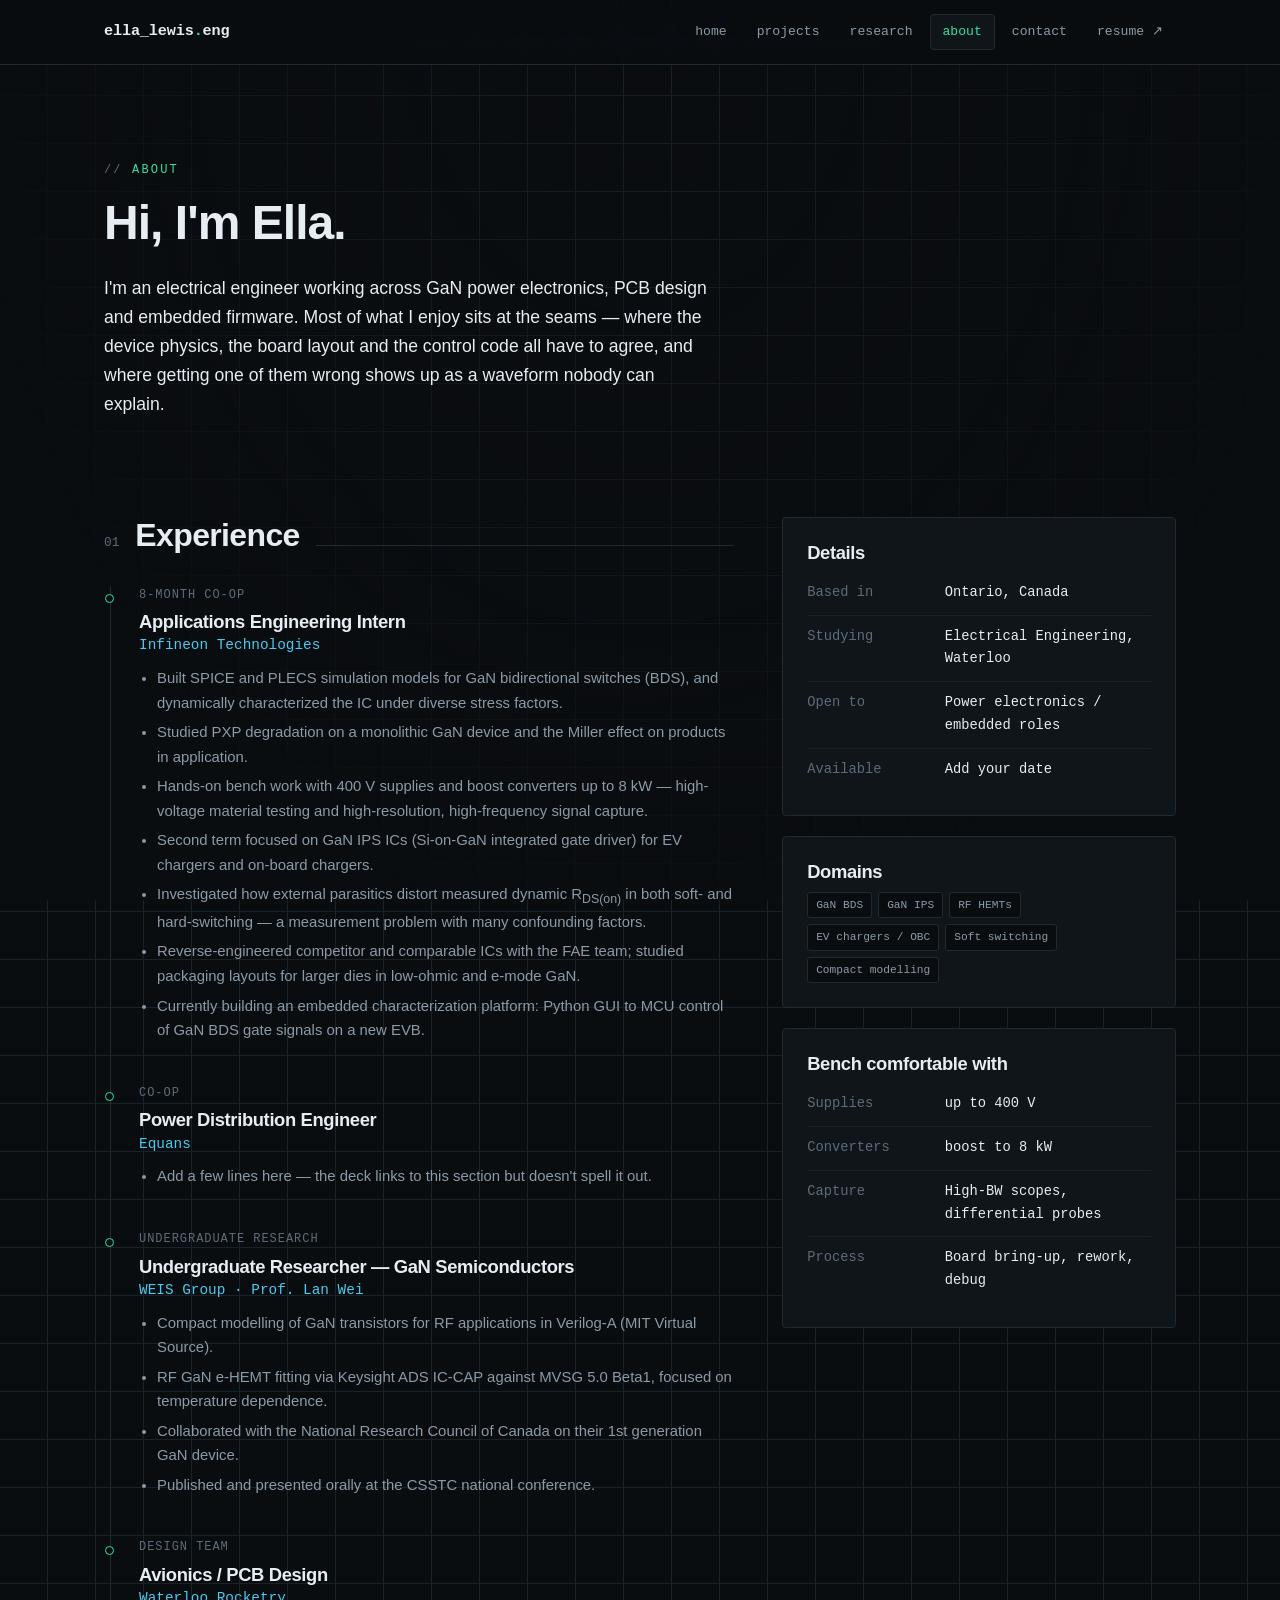
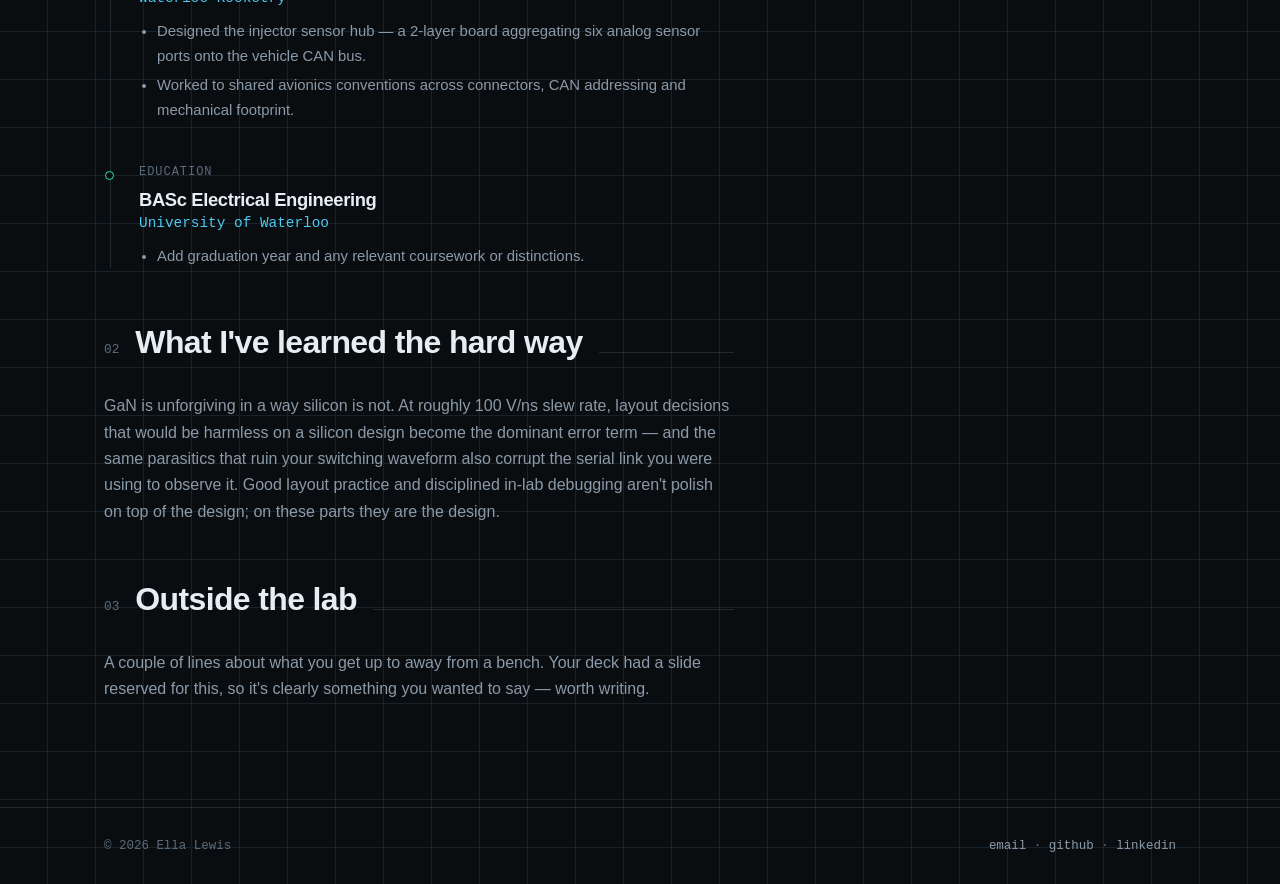
==== about.html @ 94e80123 "Portfolio site" ====
<!DOCTYPE html>
<html lang="en">
<head>
<meta charset="utf-8">
<meta name="viewport" content="width=device-width, initial-scale=1">
<title>About — Ella Lewis</title>
<link rel="stylesheet" href="style.css">
</head>
<body>

<header class="site-header">
  <nav class="nav">
    <a class="brand" href="index.html">ella_lewis<span class="dot">.</span>eng</a>
    <div class="nav-links">
      <a href="index.html">home</a>
      <a href="projects.html">projects</a>
      <a href="research.html">research</a>
      <a href="about.html" class="active">about</a>
      <a href="contact.html">contact</a>
      <a href="resume.pdf">resume ↗</a>
    </div>
  </nav>
</header>

<main class="wrap">

  <section class="hero" style="padding-bottom:32px">
    <span class="kicker">About</span>
    <h1 style="font-size:clamp(2rem,4.5vw,3rem)">Hi, I'm Ella.</h1>
    <p class="lead">
      I'm an electrical engineer working across GaN power electronics, PCB design and
      embedded firmware. Most of what I enjoy sits at the seams — where the device physics,
      the board layout and the control code all have to agree, and where getting one of
      them wrong shows up as a waveform nobody can explain.
    </p>
  </section>

  <section class="tight">
    <div class="cols">

      <div>
        <div class="section-head">
          <span class="idx">01</span><h2>Experience</h2><span class="rule"></span>
        </div>

        <div class="timeline">

          <div class="tl-item">
            <div class="when">8-MONTH CO-OP</div>
            <h3>Applications Engineering Intern</h3>
            <div class="where">Infineon Technologies</div>
            <ul>
              <li>Built SPICE and PLECS simulation models for GaN bidirectional switches (BDS), and dynamically characterized the IC under diverse stress factors.</li>
              <li>Studied PXP degradation on a monolithic GaN device and the Miller effect on products in application.</li>
              <li>Hands-on bench work with 400 V supplies and boost converters up to 8 kW — high-voltage material testing and high-resolution, high-frequency signal capture.</li>
              <li>Second term focused on GaN IPS ICs (Si-on-GaN integrated gate driver) for EV chargers and on-board chargers.</li>
              <li>Investigated how external parasitics distort measured dynamic R<sub>DS(on)</sub> in both soft- and hard-switching — a measurement problem with many confounding factors.</li>
              <li>Reverse-engineered competitor and comparable ICs with the FAE team; studied packaging layouts for larger dies in low-ohmic and e-mode GaN.</li>
              <li>Currently building an embedded characterization platform: Python GUI to MCU control of GaN BDS gate signals on a new EVB.</li>
            </ul>
          </div>

          <div class="tl-item">
            <div class="when">CO-OP</div>
            <h3>Power Distribution Engineer</h3>
            <div class="where">Equans</div>
            <ul>
              <li><!-- ADD: 2–3 bullets on what you did at Equans. This is the one section the deck doesn't cover in detail. --> Add a few lines here — the deck links to this section but doesn't spell it out.</li>
            </ul>
          </div>

          <div class="tl-item">
            <div class="when">UNDERGRADUATE RESEARCH</div>
            <h3>Undergraduate Researcher — GaN Semiconductors</h3>
            <div class="where">WEIS Group · Prof. Lan Wei</div>
            <ul>
              <li>Compact modelling of GaN transistors for RF applications in Verilog-A (MIT Virtual Source).</li>
              <li>RF GaN e-HEMT fitting via Keysight ADS IC-CAP against MVSG 5.0 Beta1, focused on temperature dependence.</li>
              <li>Collaborated with the National Research Council of Canada on their 1st generation GaN device.</li>
              <li>Published and presented orally at the CSSTC national conference.</li>
            </ul>
          </div>

          <div class="tl-item">
            <div class="when">DESIGN TEAM</div>
            <h3>Avionics / PCB Design</h3>
            <div class="where">Waterloo Rocketry</div>
            <ul>
              <li>Designed the injector sensor hub — a 2-layer board aggregating six analog sensor ports onto the vehicle CAN bus.</li>
              <li>Worked to shared avionics conventions across connectors, CAN addressing and mechanical footprint.</li>
            </ul>
          </div>

          <div class="tl-item">
            <div class="when">EDUCATION</div>
            <h3>BASc Electrical Engineering</h3>
            <div class="where">University of Waterloo</div>
            <ul>
              <li><!-- ADD: graduation year, any distinctions, relevant coursework -->Add graduation year and any relevant coursework or distinctions.</li>
            </ul>
          </div>

        </div>

        <div class="section-head" style="margin-top:56px">
          <span class="idx">02</span><h2>What I've learned the hard way</h2><span class="rule"></span>
        </div>
        <p>
          GaN is unforgiving in a way silicon is not. At roughly 100 V/ns slew rate, layout
          decisions that would be harmless on a silicon design become the dominant error
          term — and the same parasitics that ruin your switching waveform also corrupt the
          serial link you were using to observe it. Good layout practice and disciplined
          in-lab debugging aren't polish on top of the design; on these parts they are the
          design.
        </p>

        <div class="section-head" style="margin-top:56px">
          <span class="idx">03</span><h2>Outside the lab</h2><span class="rule"></span>
        </div>
        <p>
          <!-- ADD: your hobbies section — the deck promises this but doesn't fill it in. -->
          A couple of lines about what you get up to away from a bench. Your deck had a slide
          reserved for this, so it's clearly something you wanted to say — worth writing.
        </p>
      </div>

      <aside>
        <div class="panel" style="margin-bottom:20px">
          <h3 style="margin-top:0">Details</h3>
          <table class="spec-table">
            <tr><td>Based in</td><td>Ontario, Canada</td></tr>
            <tr><td>Studying</td><td>Electrical Engineering, Waterloo</td></tr>
            <tr><td>Open to</td><td>Power electronics / embedded roles</td></tr>
            <tr><td>Available</td><td>Add your date</td></tr>
          </table>
        </div>

        <div class="panel" style="margin-bottom:20px">
          <h3 style="margin-top:0">Domains</h3>
          <div class="tags">
            <span class="tag">GaN BDS</span><span class="tag">GaN IPS</span>
            <span class="tag">RF HEMTs</span><span class="tag">EV chargers / OBC</span>
            <span class="tag">Soft switching</span><span class="tag">Compact modelling</span>
          </div>
        </div>

        <div class="panel">
          <h3 style="margin-top:0">Bench comfortable with</h3>
          <table class="spec-table">
            <tr><td>Supplies</td><td>up to 400 V</td></tr>
            <tr><td>Converters</td><td>boost to 8 kW</td></tr>
            <tr><td>Capture</td><td>High-BW scopes, differential probes</td></tr>
            <tr><td>Process</td><td>Board bring-up, rework, debug</td></tr>
          </table>
        </div>
      </aside>

    </div>
  </section>

</main>

<footer class="site-footer">
  <div class="footer-inner">
    <span>© 2026 Ella Lewis</span>
    <span>
      <a href="mailto:elcslewis@gmail.com">email</a> ·
      <a href="https://github.com/ecslewis">github</a> ·
      <a href="#">linkedin</a>
    </span>
  </div>
</footer>

</body>
</html>
---- style.css ----
/* ==========================================================================
   Portfolio — shared stylesheet
   Edit the variables below to re-theme the whole site at once.
   ========================================================================== */

:root {
  --bg:        #0a0d10;
  --bg-panel:  #10151a;
  --bg-raised: #161d24;
  --line:      #1f2a33;
  --line-soft: #18222a;

  --fg:        #e6edf3;
  --fg-muted:  #8b9aa8;
  --fg-dim:    #5c6b7a;

  --accent:      #35e0a1;   /* signal green  */
  --accent-alt:  #4cc9f0;   /* probe cyan    */
  --accent-warn: #ffb703;   /* trace amber   */

  --mono: ui-monospace, "SF Mono", "JetBrains Mono", "Fira Code", Menlo, monospace;
  --sans: "Inter", -apple-system, BlinkMacSystemFont, "Segoe UI", Helvetica, Arial, sans-serif;

  --maxw: 1120px;
  --radius: 4px;
}

*, *::before, *::after { box-sizing: border-box; }

html { scroll-behavior: smooth; }

body {
  margin: 0;
  background: var(--bg);
  color: var(--fg);
  font-family: var(--sans);
  font-size: 16px;
  line-height: 1.65;
  -webkit-font-smoothing: antialiased;
  background-image:
    linear-gradient(var(--line-soft) 1px, transparent 1px),
    linear-gradient(90deg, var(--line-soft) 1px, transparent 1px);
  background-size: 48px 48px;
  background-position: -1px -1px;
}

/* subtle vignette so the grid fades at the edges */
body::before {
  content: "";
  position: fixed;
  inset: 0;
  pointer-events: none;
  background: radial-gradient(ellipse at 50% 0%, transparent 0%, var(--bg) 78%);
  z-index: 0;
}

.wrap { position: relative; z-index: 1; max-width: var(--maxw); margin: 0 auto; padding: 0 24px; }

a { color: var(--accent); text-decoration: none; }
a:hover { text-decoration: underline; }

/* ---------- type ---------- */

h1, h2, h3, h4 { line-height: 1.15; letter-spacing: -0.02em; margin: 0 0 0.5em; }
h1 { font-size: clamp(2.2rem, 5.5vw, 3.6rem); font-weight: 700; }
h2 { font-size: clamp(1.5rem, 3vw, 2rem); font-weight: 650; }
h3 { font-size: 1.15rem; font-weight: 600; }

p { margin: 0 0 1em; color: var(--fg-muted); }
p.lead { font-size: 1.1rem; color: var(--fg); max-width: 62ch; }

code, .mono { font-family: var(--mono); }

.kicker {
  font-family: var(--mono);
  font-size: 0.75rem;
  letter-spacing: 0.18em;
  text-transform: uppercase;
  color: var(--accent);
  display: block;
  margin-bottom: 0.9rem;
}
.kicker::before { content: "// "; color: var(--fg-dim); }

.section-head {
  display: flex;
  align-items: baseline;
  gap: 16px;
  margin: 0 0 32px;
}
.section-head h2 { margin: 0; white-space: nowrap; }
.section-head .rule { flex: 1; height: 1px; background: var(--line); }
.section-head .idx { font-family: var(--mono); font-size: 0.8rem; color: var(--fg-dim); }

/* ---------- header / nav ---------- */

.site-header {
  position: sticky;
  top: 0;
  z-index: 50;
  background: rgba(10, 13, 16, 0.82);
  backdrop-filter: blur(10px);
  border-bottom: 1px solid var(--line);
}
.nav {
  max-width: var(--maxw);
  margin: 0 auto;
  padding: 14px 24px;
  display: flex;
  align-items: center;
  justify-content: space-between;
  gap: 24px;
}
.brand {
  font-family: var(--mono);
  font-weight: 600;
  font-size: 0.95rem;
  color: var(--fg);
  letter-spacing: -0.01em;
}
.brand:hover { text-decoration: none; color: var(--accent); }
.brand .dot { color: var(--accent); }

.nav-links { display: flex; gap: 4px; align-items: center; flex-wrap: wrap; }
.nav-links a {
  font-family: var(--mono);
  font-size: 0.82rem;
  color: var(--fg-muted);
  padding: 6px 12px;
  border-radius: var(--radius);
  border: 1px solid transparent;
}
.nav-links a:hover { color: var(--fg); background: var(--bg-raised); text-decoration: none; }
.nav-links a.active { color: var(--accent); border-color: var(--line); background: var(--bg-panel); }

/* ---------- hero ---------- */

.hero { padding: 96px 0 72px; }
.hero h1 { max-width: 18ch; }
.hero h1 .hl {
  background: linear-gradient(180deg, transparent 62%, rgba(53, 224, 161, 0.22) 62%);
}
.hero p.lead { margin-top: 20px; }

.cursor {
  display: inline-block;
  width: 0.55ch;
  background: var(--accent);
  color: transparent;
  animation: blink 1.1s steps(1) infinite;
}
@keyframes blink { 50% { opacity: 0; } }

.btn-row { display: flex; gap: 12px; flex-wrap: wrap; margin-top: 32px; }
.btn {
  font-family: var(--mono);
  font-size: 0.85rem;
  padding: 11px 20px;
  border-radius: var(--radius);
  border: 1px solid var(--line);
  color: var(--fg);
  background: var(--bg-panel);
  transition: border-color 0.15s, color 0.15s, transform 0.15s;
}
.btn:hover { border-color: var(--accent); color: var(--accent); text-decoration: none; transform: translateY(-1px); }
.btn.primary { background: var(--accent); color: #06120d; border-color: var(--accent); font-weight: 600; }
.btn.primary:hover { color: #06120d; filter: brightness(1.08); }

/* ---------- spec strip ---------- */

.spec-strip {
  display: grid;
  grid-template-columns: repeat(auto-fit, minmax(160px, 1fr));
  border: 1px solid var(--line);
  border-radius: var(--radius);
  background: var(--bg-panel);
  overflow: hidden;
  margin: 8px 0 0;
}
.spec {
  padding: 18px 20px;
  border-right: 1px solid var(--line);
}
.spec:last-child { border-right: none; }
.spec .k { font-family: var(--mono); font-size: 0.68rem; letter-spacing: 0.14em; text-transform: uppercase; color: var(--fg-dim); }
.spec .v { font-family: var(--mono); font-size: 1.05rem; color: var(--accent-alt); margin-top: 4px; }

/* ---------- sections ---------- */

section { padding: 72px 0; }
section.tight { padding: 48px 0; }

/* ---------- project cards ---------- */

.grid {
  display: grid;
  grid-template-columns: repeat(auto-fill, minmax(320px, 1fr));
  gap: 20px;
}

.card {
  position: relative;
  display: flex;
  flex-direction: column;
  background: var(--bg-panel);
  border: 1px solid var(--line);
  border-radius: var(--radius);
  padding: 24px;
  transition: border-color 0.18s, transform 0.18s, background 0.18s;
  overflow: hidden;
}
.card::after {
  content: "";
  position: absolute;
  top: 0; left: 0;
  width: 100%;
  height: 2px;
  background: linear-gradient(90deg, var(--accent), var(--accent-alt));
  transform: scaleX(0);
  transform-origin: left;
  transition: transform 0.25s ease;
}
.card:hover { border-color: #2c3a46; transform: translateY(-2px); background: var(--bg-raised); }
.card:hover::after { transform: scaleX(1); }
.card a.stretch::after { content: ""; position: absolute; inset: 0; }

.card .card-top {
  display: flex;
  justify-content: space-between;
  align-items: center;
  font-family: var(--mono);
  font-size: 0.7rem;
  letter-spacing: 0.12em;
  text-transform: uppercase;
  color: var(--fg-dim);
  margin-bottom: 14px;
}
.card h3 { margin: 0 0 8px; }
.card h3 a { color: var(--fg); }
.card h3 a:hover { color: var(--accent); text-decoration: none; }
.card p { font-size: 0.92rem; margin-bottom: 16px; }
.card .card-foot { margin-top: auto; }

.status {
  display: inline-flex;
  align-items: center;
  gap: 6px;
}
.status::before {
  content: "";
  width: 6px; height: 6px;
  border-radius: 50%;
  background: var(--accent);
  box-shadow: 0 0 8px var(--accent);
}
.status.wip::before { background: var(--accent-warn); box-shadow: 0 0 8px var(--accent-warn); }
.status.archived::before { background: var(--fg-dim); box-shadow: none; }

.tags { display: flex; flex-wrap: wrap; gap: 6px; }
.tag {
  font-family: var(--mono);
  font-size: 0.7rem;
  padding: 3px 8px;
  border: 1px solid var(--line);
  border-radius: 3px;
  color: var(--fg-muted);
  background: var(--bg);
}

/* ---------- filter bar ---------- */

.filters { display: flex; gap: 8px; flex-wrap: wrap; margin-bottom: 28px; }
.filter {
  font-family: var(--mono);
  font-size: 0.78rem;
  padding: 6px 14px;
  border: 1px solid var(--line);
  border-radius: var(--radius);
  background: var(--bg-panel);
  color: var(--fg-muted);
  cursor: pointer;
  transition: all 0.15s;
}
.filter:hover { color: var(--fg); border-color: #2c3a46; }
.filter.active { color: var(--accent); border-color: var(--accent); background: rgba(53, 224, 161, 0.07); }

/* ---------- tables / spec lists ---------- */

.spec-table { width: 100%; border-collapse: collapse; font-family: var(--mono); font-size: 0.86rem; }
.spec-table td { padding: 10px 0; border-bottom: 1px solid var(--line-soft); vertical-align: top; }
.spec-table td:first-child { color: var(--fg-dim); width: 40%; white-space: nowrap; padding-right: 20px; }
.spec-table td:last-child { color: var(--fg); }
.spec-table tr:last-child td { border-bottom: none; }

/* ---------- two column ---------- */

.cols { display: grid; grid-template-columns: 1.6fr 1fr; gap: 48px; align-items: start; }
@media (max-width: 820px) { .cols { grid-template-columns: 1fr; gap: 32px; } }

.panel {
  background: var(--bg-panel);
  border: 1px solid var(--line);
  border-radius: var(--radius);
  padding: 24px;
}

/* ---------- timeline ---------- */

.timeline { border-left: 1px solid var(--line); padding-left: 28px; margin-left: 6px; }
.tl-item { position: relative; padding-bottom: 36px; }
.tl-item:last-child { padding-bottom: 0; }
.tl-item::before {
  content: "";
  position: absolute;
  left: -34px;
  top: 8px;
  width: 9px; height: 9px;
  border-radius: 50%;
  background: var(--bg);
  border: 1px solid var(--accent);
}
.tl-item .when { font-family: var(--mono); font-size: 0.75rem; color: var(--fg-dim); letter-spacing: 0.08em; }
.tl-item h3 { margin: 6px 0 2px; }
.tl-item .where { font-size: 0.9rem; color: var(--accent-alt); font-family: var(--mono); margin-bottom: 8px; }
.tl-item ul { margin: 8px 0 0; padding-left: 18px; color: var(--fg-muted); font-size: 0.93rem; }
.tl-item li { margin-bottom: 5px; }

/* ---------- skill blocks ---------- */

.skill-group { margin-bottom: 24px; }
.skill-group h4 {
  font-family: var(--mono);
  font-size: 0.72rem;
  letter-spacing: 0.14em;
  text-transform: uppercase;
  color: var(--fg-dim);
  margin: 0 0 10px;
}

/* ---------- contact ---------- */

.contact-list { list-style: none; padding: 0; margin: 0; }
.contact-list li { border-bottom: 1px solid var(--line-soft); }
.contact-list li:last-child { border-bottom: none; }
.contact-list a {
  display: flex;
  justify-content: space-between;
  align-items: center;
  gap: 16px;
  padding: 16px 4px;
  font-family: var(--mono);
  font-size: 0.9rem;
  color: var(--fg);
}
.contact-list a:hover { color: var(--accent); text-decoration: none; padding-left: 10px; transition: padding 0.15s; }
.contact-list .label { color: var(--fg-dim); font-size: 0.72rem; letter-spacing: 0.14em; text-transform: uppercase; }

form label {
  display: block;
  font-family: var(--mono);
  font-size: 0.72rem;
  letter-spacing: 0.12em;
  text-transform: uppercase;
  color: var(--fg-dim);
  margin: 0 0 6px;
}
form input, form textarea {
  width: 100%;
  background: var(--bg);
  border: 1px solid var(--line);
  border-radius: var(--radius);
  color: var(--fg);
  font-family: var(--sans);
  font-size: 0.95rem;
  padding: 11px 13px;
  margin-bottom: 18px;
}
form input:focus, form textarea:focus { outline: none; border-color: var(--accent); }
form textarea { resize: vertical; min-height: 130px; }

/* ---------- back link ---------- */

.back {
  font-family: var(--mono);
  font-size: 0.8rem;
  color: var(--fg-muted);
  display: inline-block;
  margin-bottom: 24px;
}
.back:hover { color: var(--accent); text-decoration: none; }

/* ---------- footer ---------- */

.site-footer {
  border-top: 1px solid var(--line);
  margin-top: 40px;
  padding: 28px 0;
  position: relative;
  z-index: 1;
}
.footer-inner {
  max-width: var(--maxw);
  margin: 0 auto;
  padding: 0 24px;
  display: flex;
  justify-content: space-between;
  gap: 16px;
  flex-wrap: wrap;
  font-family: var(--mono);
  font-size: 0.78rem;
  color: var(--fg-dim);
}
.footer-inner a { color: var(--fg-muted); }

/* ---------- images / figures ---------- */

.shot {
  display: block;
  width: 100%;
  border: 1px solid var(--line);
  border-radius: var(--radius);
  background: var(--bg-panel);
  overflow: hidden;
}
.shot img { display: block; width: 100%; height: auto; }
.shot.pad img { padding: 10px; background: #fff; }

figure { margin: 0 0 24px; }
figcaption {
  font-family: var(--mono);
  font-size: 0.74rem;
  color: var(--fg-dim);
  margin-top: 8px;
  letter-spacing: 0.03em;
}

.shot-grid {
  display: grid;
  grid-template-columns: repeat(auto-fit, minmax(220px, 1fr));
  gap: 16px;
  margin-bottom: 24px;
}

/* card thumbnails */
.card-media {
  margin: -24px -24px 18px;
  border-bottom: 1px solid var(--line);
  aspect-ratio: 16 / 10;
  overflow: hidden;
  background: #0d1216;
}
.card-media img {
  width: 100%; height: 100%;
  object-fit: cover;
  display: block;
  transition: transform 0.4s ease, filter 0.3s ease;
  filter: saturate(0.9) brightness(0.92);
}
.card:hover .card-media img { transform: scale(1.03); filter: saturate(1.05) brightness(1); }

/* hero collage on home page */
.hero-figure {
  border: 1px solid var(--line);
  border-radius: var(--radius);
  overflow: hidden;
  background: var(--bg-panel);
}
.hero-figure img { display: block; width: 100%; height: auto; }

.hero-cols {
  display: grid;
  grid-template-columns: 1.25fr 0.85fr;
  gap: 48px;
  align-items: center;
}
@media (max-width: 860px) {
  .hero-cols { grid-template-columns: 1fr; gap: 32px; }
  .hero-cols .hero-figure { max-width: 420px; }
}

/* ---------- misc ---------- */

.note {
  font-family: var(--mono);
  font-size: 0.78rem;
  color: var(--fg-dim);
  border-left: 2px solid var(--accent-warn);
  padding-left: 12px;
  margin: 24px 0;
}

.hidden { display: none !important; }

@media (max-width: 600px) {
  .hero { padding: 64px 0 48px; }
  section { padding: 56px 0; }
  .nav { flex-direction: column; align-items: flex-start; gap: 12px; }
}
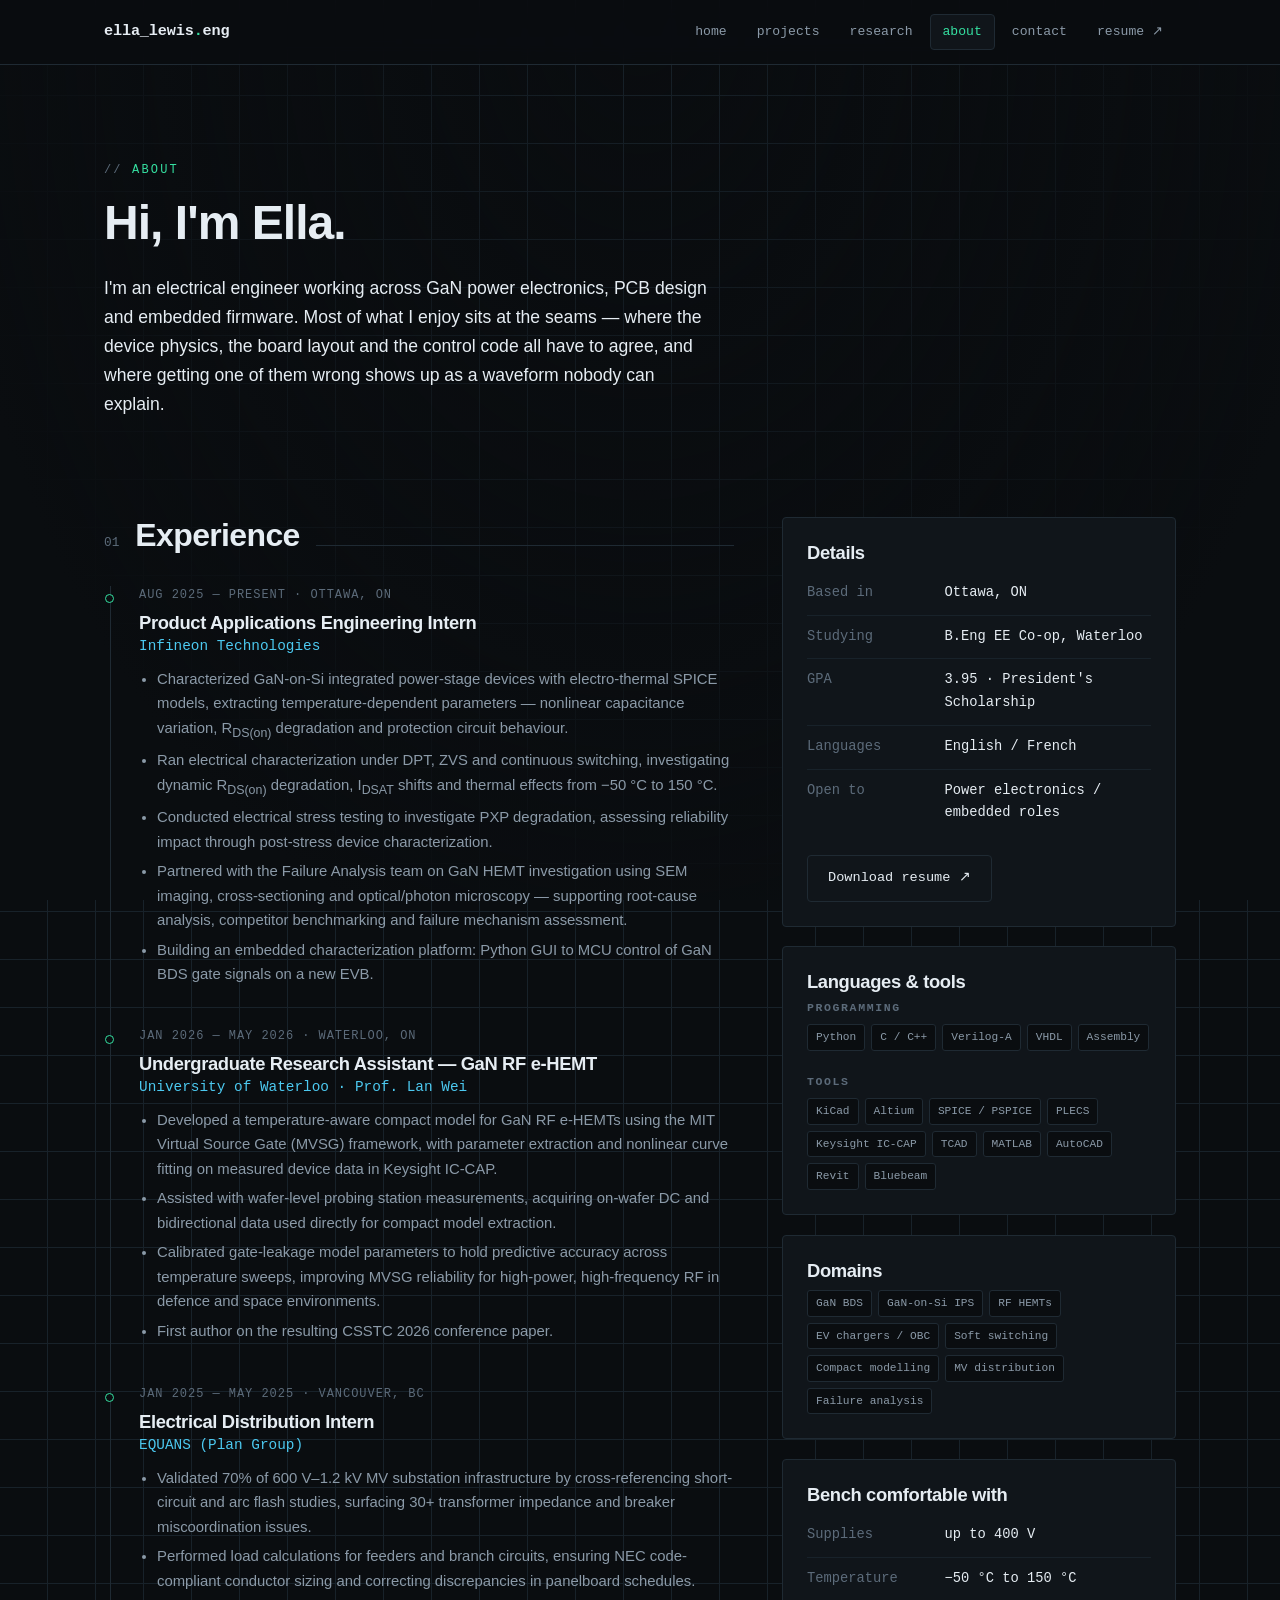
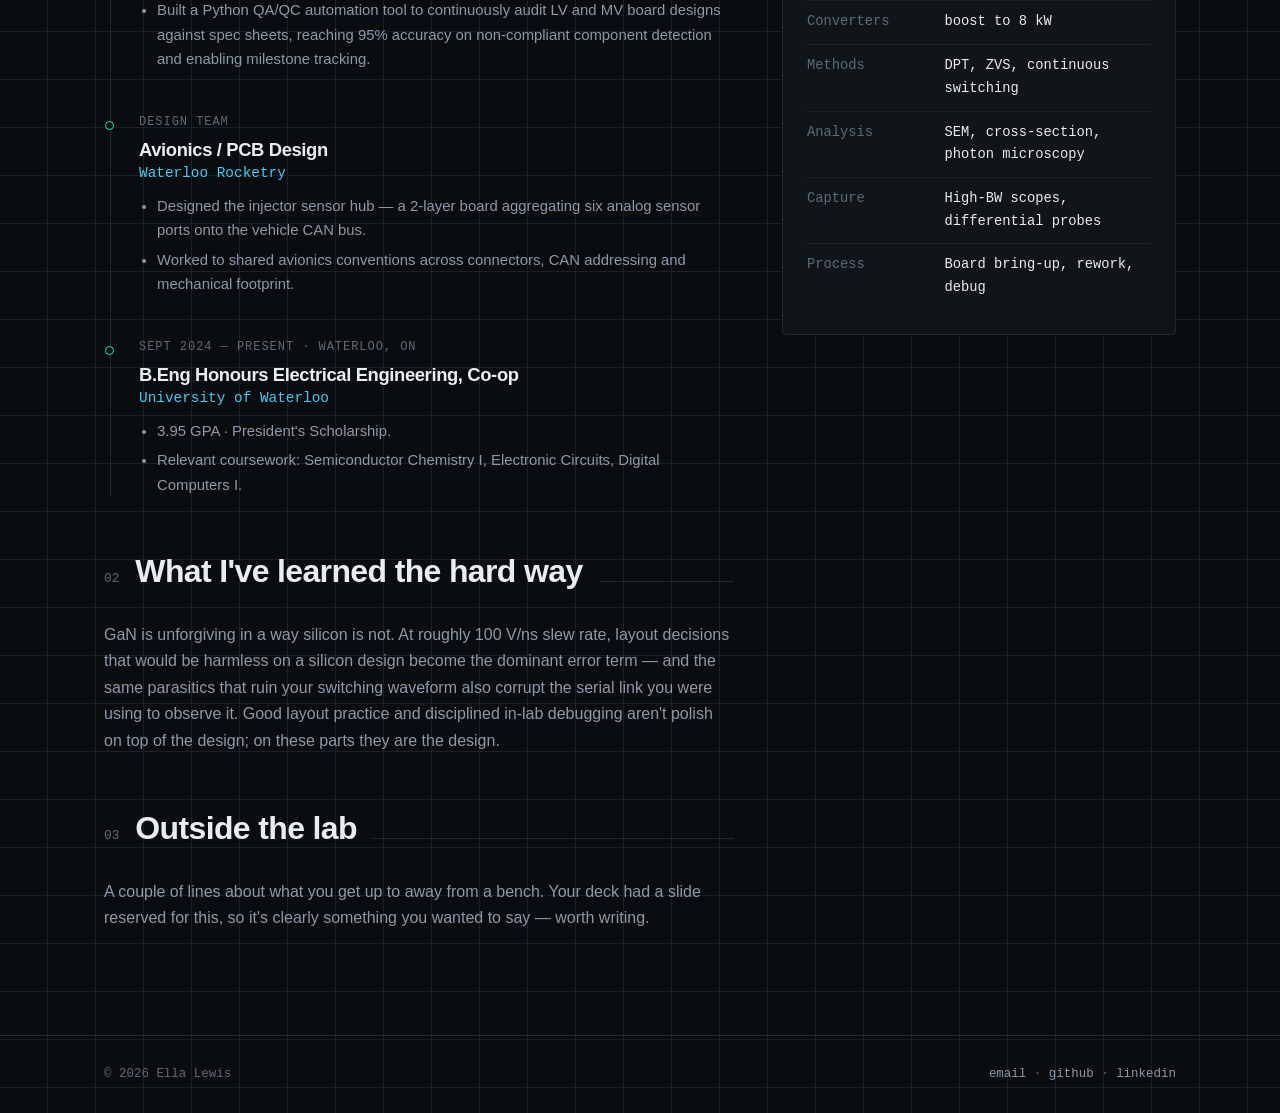
==== commit 73702579: "Update site" ====
--- a/about.html
+++ b/about.html
@@ -5,6 +5,13 @@
 <meta name="viewport" content="width=device-width, initial-scale=1">
 <title>About — Ella Lewis</title>
 <link rel="stylesheet" href="style.css">
+<noscript><style>
+  /* JavaScript off: show everything immediately, no animation */
+  .reveal{opacity:1!important;transform:none!important;filter:none!important}
+  .spec-strip .spec{opacity:1!important;transform:none!important}
+  .section-head .rule{transform:scaleX(1)!important}
+  .timeline .tl-item::before{transform:scale(1)!important}
+</style></noscript>
 </head>
 <body>
 
@@ -46,38 +53,38 @@
         <div class="timeline">
 
           <div class="tl-item">
-            <div class="when">8-MONTH CO-OP</div>
-            <h3>Applications Engineering Intern</h3>
+            <div class="when">AUG 2025 — PRESENT · OTTAWA, ON</div>
+            <h3>Product Applications Engineering Intern</h3>
             <div class="where">Infineon Technologies</div>
             <ul>
-              <li>Built SPICE and PLECS simulation models for GaN bidirectional switches (BDS), and dynamically characterized the IC under diverse stress factors.</li>
-              <li>Studied PXP degradation on a monolithic GaN device and the Miller effect on products in application.</li>
-              <li>Hands-on bench work with 400 V supplies and boost converters up to 8 kW — high-voltage material testing and high-resolution, high-frequency signal capture.</li>
-              <li>Second term focused on GaN IPS ICs (Si-on-GaN integrated gate driver) for EV chargers and on-board chargers.</li>
-              <li>Investigated how external parasitics distort measured dynamic R<sub>DS(on)</sub> in both soft- and hard-switching — a measurement problem with many confounding factors.</li>
-              <li>Reverse-engineered competitor and comparable ICs with the FAE team; studied packaging layouts for larger dies in low-ohmic and e-mode GaN.</li>
-              <li>Currently building an embedded characterization platform: Python GUI to MCU control of GaN BDS gate signals on a new EVB.</li>
-            </ul>
-          </div>
-
-          <div class="tl-item">
-            <div class="when">CO-OP</div>
-            <h3>Power Distribution Engineer</h3>
-            <div class="where">Equans</div>
-            <ul>
-              <li><!-- ADD: 2–3 bullets on what you did at Equans. This is the one section the deck doesn't cover in detail. --> Add a few lines here — the deck links to this section but doesn't spell it out.</li>
-            </ul>
-          </div>
-
-          <div class="tl-item">
-            <div class="when">UNDERGRADUATE RESEARCH</div>
-            <h3>Undergraduate Researcher — GaN Semiconductors</h3>
-            <div class="where">WEIS Group · Prof. Lan Wei</div>
-            <ul>
-              <li>Compact modelling of GaN transistors for RF applications in Verilog-A (MIT Virtual Source).</li>
-              <li>RF GaN e-HEMT fitting via Keysight ADS IC-CAP against MVSG 5.0 Beta1, focused on temperature dependence.</li>
-              <li>Collaborated with the National Research Council of Canada on their 1st generation GaN device.</li>
-              <li>Published and presented orally at the CSSTC national conference.</li>
+              <li>Characterized GaN-on-Si integrated power-stage devices with electro-thermal SPICE models, extracting temperature-dependent parameters — nonlinear capacitance variation, R<sub>DS(on)</sub> degradation and protection circuit behaviour.</li>
+              <li>Ran electrical characterization under DPT, ZVS and continuous switching, investigating dynamic R<sub>DS(on)</sub> degradation, I<sub>DSAT</sub> shifts and thermal effects from &minus;50&nbsp;°C to 150&nbsp;°C.</li>
+              <li>Conducted electrical stress testing to investigate PXP degradation, assessing reliability impact through post-stress device characterization.</li>
+              <li>Partnered with the Failure Analysis team on GaN HEMT investigation using SEM imaging, cross-sectioning and optical/photon microscopy — supporting root-cause analysis, competitor benchmarking and failure mechanism assessment.</li>
+              <li>Building an embedded characterization platform: Python GUI to MCU control of GaN BDS gate signals on a new EVB.</li>
+            </ul>
+          </div>
+
+          <div class="tl-item">
+            <div class="when">JAN 2026 — MAY 2026 · WATERLOO, ON</div>
+            <h3>Undergraduate Research Assistant — GaN RF e-HEMT</h3>
+            <div class="where">University of Waterloo · Prof. Lan Wei</div>
+            <ul>
+              <li>Developed a temperature-aware compact model for GaN RF e-HEMTs using the MIT Virtual Source Gate (MVSG) framework, with parameter extraction and nonlinear curve fitting on measured device data in Keysight IC-CAP.</li>
+              <li>Assisted with wafer-level probing station measurements, acquiring on-wafer DC and bidirectional data used directly for compact model extraction.</li>
+              <li>Calibrated gate-leakage model parameters to hold predictive accuracy across temperature sweeps, improving MVSG reliability for high-power, high-frequency RF in defence and space environments.</li>
+              <li>First author on the resulting CSSTC 2026 conference paper.</li>
+            </ul>
+          </div>
+
+          <div class="tl-item">
+            <div class="when">JAN 2025 — MAY 2025 · VANCOUVER, BC</div>
+            <h3>Electrical Distribution Intern</h3>
+            <div class="where">EQUANS (Plan Group)</div>
+            <ul>
+              <li>Validated 70% of 600&nbsp;V–1.2&nbsp;kV MV substation infrastructure by cross-referencing short-circuit and arc flash studies, surfacing 30+ transformer impedance and breaker miscoordination issues.</li>
+              <li>Performed load calculations for feeders and branch circuits, ensuring NEC code-compliant conductor sizing and correcting discrepancies in panelboard schedules.</li>
+              <li>Built a Python QA/QC automation tool to continuously audit LV and MV board designs against spec sheets, reaching 95% accuracy on non-compliant component detection and enabling milestone tracking.</li>
             </ul>
           </div>
 
@@ -92,11 +99,12 @@
           </div>
 
           <div class="tl-item">
-            <div class="when">EDUCATION</div>
-            <h3>BASc Electrical Engineering</h3>
+            <div class="when">SEPT 2024 — PRESENT · WATERLOO, ON</div>
+            <h3>B.Eng Honours Electrical Engineering, Co-op</h3>
             <div class="where">University of Waterloo</div>
             <ul>
-              <li><!-- ADD: graduation year, any distinctions, relevant coursework -->Add graduation year and any relevant coursework or distinctions.</li>
+              <li>3.95 GPA · President's Scholarship.</li>
+              <li>Relevant coursework: Semiconductor Chemistry I, Electronic Circuits, Digital Computers I.</li>
             </ul>
           </div>
 
@@ -128,19 +136,45 @@
         <div class="panel" style="margin-bottom:20px">
           <h3 style="margin-top:0">Details</h3>
           <table class="spec-table">
-            <tr><td>Based in</td><td>Ontario, Canada</td></tr>
-            <tr><td>Studying</td><td>Electrical Engineering, Waterloo</td></tr>
+            <tr><td>Based in</td><td>Ottawa, ON</td></tr>
+            <tr><td>Studying</td><td>B.Eng EE Co-op, Waterloo</td></tr>
+            <tr><td>GPA</td><td>3.95 · President's Scholarship</td></tr>
+            <tr><td>Languages</td><td>English / French</td></tr>
             <tr><td>Open to</td><td>Power electronics / embedded roles</td></tr>
-            <tr><td>Available</td><td>Add your date</td></tr>
           </table>
+          <div class="btn-row" style="margin-top:20px">
+            <a class="btn" href="resume.pdf">Download resume ↗</a>
+          </div>
+        </div>
+
+        <div class="panel" style="margin-bottom:20px">
+          <h3 style="margin-top:0">Languages &amp; tools</h3>
+          <div class="skill-group">
+            <h4>Programming</h4>
+            <div class="tags">
+              <span class="tag">Python</span><span class="tag">C / C++</span>
+              <span class="tag">Verilog-A</span><span class="tag">VHDL</span><span class="tag">Assembly</span>
+            </div>
+          </div>
+          <div class="skill-group" style="margin-bottom:0">
+            <h4>Tools</h4>
+            <div class="tags">
+              <span class="tag">KiCad</span><span class="tag">Altium</span>
+              <span class="tag">SPICE / PSPICE</span><span class="tag">PLECS</span>
+              <span class="tag">Keysight IC-CAP</span><span class="tag">TCAD</span>
+              <span class="tag">MATLAB</span><span class="tag">AutoCAD</span>
+              <span class="tag">Revit</span><span class="tag">Bluebeam</span>
+            </div>
+          </div>
         </div>
 
         <div class="panel" style="margin-bottom:20px">
           <h3 style="margin-top:0">Domains</h3>
           <div class="tags">
-            <span class="tag">GaN BDS</span><span class="tag">GaN IPS</span>
+            <span class="tag">GaN BDS</span><span class="tag">GaN-on-Si IPS</span>
             <span class="tag">RF HEMTs</span><span class="tag">EV chargers / OBC</span>
             <span class="tag">Soft switching</span><span class="tag">Compact modelling</span>
+            <span class="tag">MV distribution</span><span class="tag">Failure analysis</span>
           </div>
         </div>
 
@@ -148,7 +182,10 @@
           <h3 style="margin-top:0">Bench comfortable with</h3>
           <table class="spec-table">
             <tr><td>Supplies</td><td>up to 400 V</td></tr>
+            <tr><td>Temperature</td><td>&minus;50 °C to 150 °C</td></tr>
             <tr><td>Converters</td><td>boost to 8 kW</td></tr>
+            <tr><td>Methods</td><td>DPT, ZVS, continuous switching</td></tr>
+            <tr><td>Analysis</td><td>SEM, cross-section, photon microscopy</td></tr>
             <tr><td>Capture</td><td>High-BW scopes, differential probes</td></tr>
             <tr><td>Process</td><td>Board bring-up, rework, debug</td></tr>
           </table>
@@ -171,5 +208,7 @@
   </div>
 </footer>
 
+<script src="scroll.js" defer></script>
+
 </body>
 </html>
--- a/style.css
+++ b/style.css
@@ -23,6 +23,11 @@
 
   --maxw: 1120px;
   --radius: 4px;
+
+  /* --- scroll animation: dial the whole site's motion from here --- */
+  --reveal-travel:   44px;                              /* how far things rise */
+  --reveal-duration: 900ms;                             /* how long they take  */
+  --reveal-ease:     cubic-bezier(0.16, 0.84, 0.28, 1); /* Apple-ish easing    */
 }
 
 *, *::before, *::after { box-sizing: border-box; }
@@ -491,6 +496,110 @@
 
 .hidden { display: none !important; }
 
+/* ==========================================================================
+   SCROLL ANIMATION
+   Classes below are applied by scroll.js — no HTML markup needed.
+   ========================================================================== */
+
+/* --- scroll progress bar, sits under the sticky header --- */
+.scroll-progress {
+  position: fixed;
+  top: 0;
+  left: 0;
+  height: 2px;
+  width: 100%;
+  z-index: 60;
+  background: linear-gradient(90deg, var(--accent), var(--accent-alt));
+  transform: scaleX(0);
+  transform-origin: left;
+  will-change: transform;
+  pointer-events: none;
+}
+
+/* --- base reveal state --- */
+.reveal {
+  opacity: 0;
+  will-change: transform, opacity;
+  transition:
+    opacity   var(--reveal-duration) var(--reveal-ease),
+    transform var(--reveal-duration) var(--reveal-ease),
+    filter    var(--reveal-duration) var(--reveal-ease);
+}
+
+.reveal--rise  { transform: translate3d(0, var(--reveal-travel), 0); }
+.reveal--sweep { transform: translate3d(-28px, calc(var(--reveal-travel) * 0.5), 0); }
+.reveal--zoom  {
+  transform: translate3d(0, calc(var(--reveal-travel) * 0.7), 0) scale(0.955);
+  filter: blur(6px);
+}
+
+.reveal.is-visible {
+  opacity: 1;
+  transform: translate3d(0, 0, 0) scale(1);
+  filter: blur(0);
+}
+
+/* --- section headers: the rule line draws itself out --- */
+.section-head .rule {
+  transform: scaleX(0);
+  transform-origin: left;
+  transition: transform 1100ms var(--reveal-ease) 180ms;
+}
+.section-head.is-visible .rule { transform: scaleX(1); }
+
+/* --- spec strip: cells arrive left to right --- */
+.spec-strip .spec {
+  opacity: 0;
+  transform: translate3d(0, 18px, 0);
+  transition: opacity 700ms var(--reveal-ease), transform 700ms var(--reveal-ease);
+}
+.spec-strip.is-visible .spec { opacity: 1; transform: none; }
+.spec-strip.is-visible .spec:nth-child(1) { transition-delay:  60ms; }
+.spec-strip.is-visible .spec:nth-child(2) { transition-delay: 160ms; }
+.spec-strip.is-visible .spec:nth-child(3) { transition-delay: 260ms; }
+.spec-strip.is-visible .spec:nth-child(4) { transition-delay: 360ms; }
+
+/* --- timeline: the dot pops after the item lands --- */
+.timeline .tl-item::before {
+  transform: scale(0);
+  transition: transform 520ms cubic-bezier(0.34, 1.7, 0.5, 1) 260ms;
+}
+.timeline .tl-item.is-visible::before { transform: scale(1); }
+
+/* --- figure images drift within their frame (parallax, set by JS) --- */
+figure .shot:not(.pad) img,
+.card-media img {
+  --drift: 0px;
+  transform: translate3d(0, var(--drift), 0) scale(1.05);
+}
+figure .shot:not(.pad) { overflow: hidden; }
+/* schematics sit on white with padding — never crop or drift those */
+figure .shot.pad img { transform: none !important; }
+/* keep the card hover zoom working on top of the drift */
+.card:hover .card-media img { transform: translate3d(0, var(--drift), 0) scale(1.09); }
+
+/* --- hero image parallax is driven inline by JS; give it a starting scale --- */
+.hero-figure img { transform: scale(1.06); will-change: transform; }
+.hero-figure { overflow: hidden; }
+
+/* --- respect the user's motion setting --- */
+@media (prefers-reduced-motion: reduce) {
+  .reveal,
+  .reveal.is-visible,
+  .spec-strip .spec,
+  .timeline .tl-item::before,
+  .section-head .rule {
+    opacity: 1 !important;
+    transform: none !important;
+    filter: none !important;
+    transition: none !important;
+  }
+  .section-head .rule { transform: scaleX(1) !important; }
+  figure .shot img, .card-media img, .hero-figure img { transform: none !important; }
+  .scroll-progress { display: none; }
+  html { scroll-behavior: auto; }
+}
+
 @media (max-width: 600px) {
   .hero { padding: 64px 0 48px; }
   section { padding: 56px 0; }
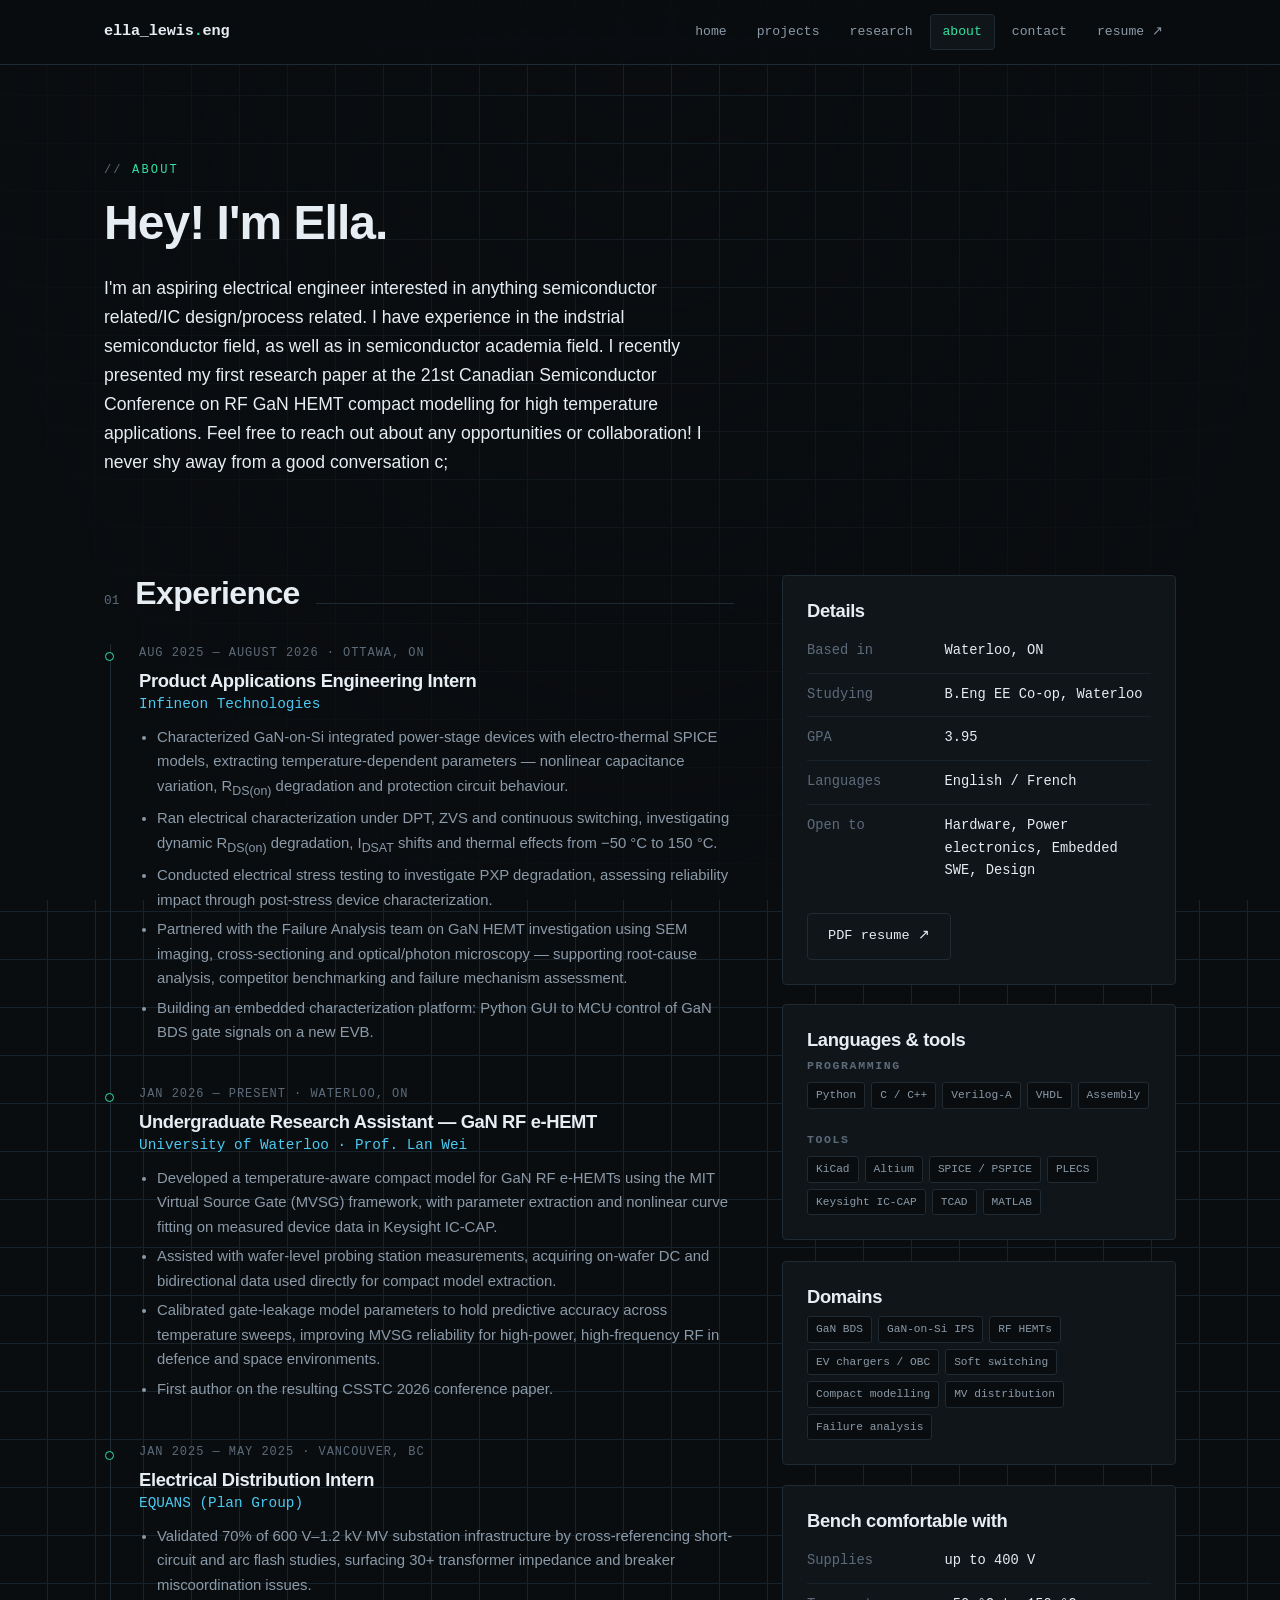
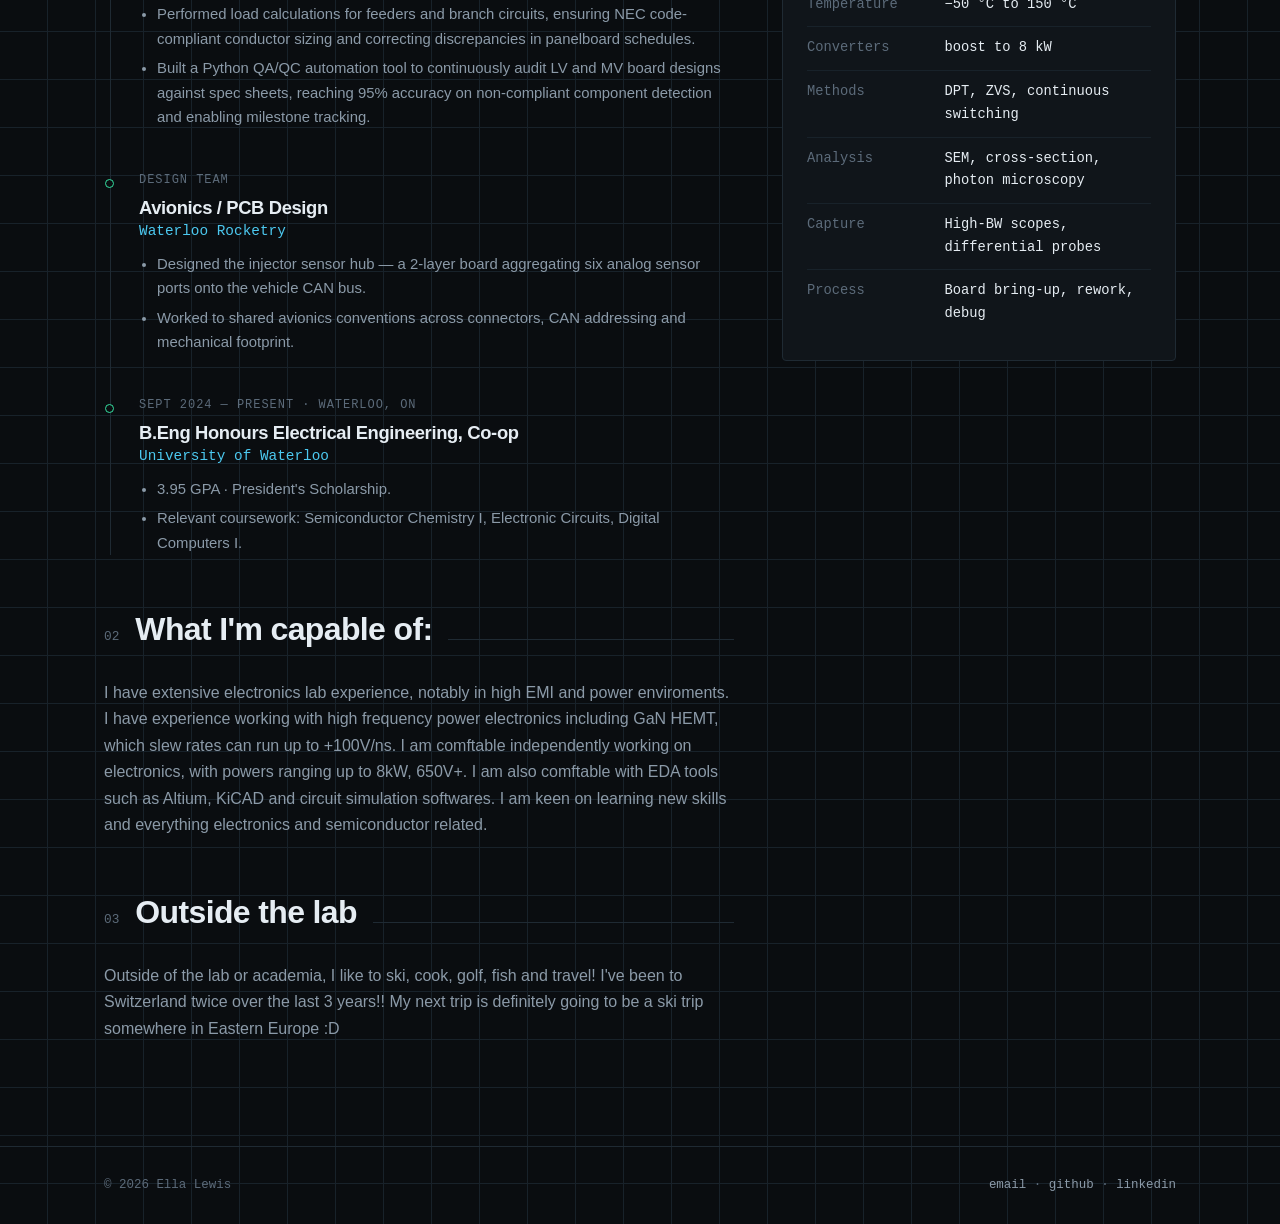
==== commit 51baf311: "add about" ====
--- a/about.html
+++ b/about.html
@@ -33,12 +33,10 @@
 
   <section class="hero" style="padding-bottom:32px">
     <span class="kicker">About</span>
-    <h1 style="font-size:clamp(2rem,4.5vw,3rem)">Hi, I'm Ella.</h1>
+    <h1 style="font-size:clamp(2rem,4.5vw,3rem)">Hey! I'm Ella.</h1> <!--make this translate many languages like Nihao, Hola, Bonjour, Hi-->
     <p class="lead">
-      I'm an electrical engineer working across GaN power electronics, PCB design and
-      embedded firmware. Most of what I enjoy sits at the seams — where the device physics,
-      the board layout and the control code all have to agree, and where getting one of
-      them wrong shows up as a waveform nobody can explain.
+      I'm an aspiring electrical engineer interested in anything semiconductor related/IC design/process related. I have experience in the indstrial semiconductor field, as well as in semiconductor academia field. I recently presented my first research paper at the 21st Canadian Semiconductor Conference on RF GaN HEMT compact modelling for high temperature applications.
+      Feel free to reach out about any opportunities or collaboration! I never shy away from a good conversation c;
     </p>
   </section>
 
@@ -53,7 +51,7 @@
         <div class="timeline">
 
           <div class="tl-item">
-            <div class="when">AUG 2025 — PRESENT · OTTAWA, ON</div>
+            <div class="when">AUG 2025 — AUGUST 2026 · OTTAWA, ON</div>
             <h3>Product Applications Engineering Intern</h3>
             <div class="where">Infineon Technologies</div>
             <ul>
@@ -66,7 +64,7 @@
           </div>
 
           <div class="tl-item">
-            <div class="when">JAN 2026 — MAY 2026 · WATERLOO, ON</div>
+            <div class="when">JAN 2026 — PRESENT · WATERLOO, ON</div>
             <h3>Undergraduate Research Assistant — GaN RF e-HEMT</h3>
             <div class="where">University of Waterloo · Prof. Lan Wei</div>
             <ul>
@@ -111,15 +109,12 @@
         </div>
 
         <div class="section-head" style="margin-top:56px">
-          <span class="idx">02</span><h2>What I've learned the hard way</h2><span class="rule"></span>
+          <span class="idx">02</span><h2>What I'm capable of:</h2><span class="rule"></span>
         </div>
         <p>
-          GaN is unforgiving in a way silicon is not. At roughly 100 V/ns slew rate, layout
-          decisions that would be harmless on a silicon design become the dominant error
-          term — and the same parasitics that ruin your switching waveform also corrupt the
-          serial link you were using to observe it. Good layout practice and disciplined
-          in-lab debugging aren't polish on top of the design; on these parts they are the
-          design.
+          I have extensive electronics lab experience, notably in high EMI and power enviroments. I have experience working with high frequency power electronics
+          including GaN HEMT, which slew rates can run up to +100V/ns. I am comftable independently working on electronics, with powers ranging up to 8kW, 650V+.
+          I am also comftable with EDA tools such as Altium, KiCAD and circuit simulation softwares. I am keen on learning new skills and everything electronics and semiconductor related.
         </p>
 
         <div class="section-head" style="margin-top:56px">
@@ -127,8 +122,8 @@
         </div>
         <p>
           <!-- ADD: your hobbies section — the deck promises this but doesn't fill it in. -->
-          A couple of lines about what you get up to away from a bench. Your deck had a slide
-          reserved for this, so it's clearly something you wanted to say — worth writing.
+           Outside of the lab or academia, I like to ski, cook, golf, fish and travel! I've been to Switzerland twice over the last 3 years!! My next trip is definitely going to be
+           a ski trip somewhere in Eastern Europe :D
         </p>
       </div>
 
@@ -136,14 +131,14 @@
         <div class="panel" style="margin-bottom:20px">
           <h3 style="margin-top:0">Details</h3>
           <table class="spec-table">
-            <tr><td>Based in</td><td>Ottawa, ON</td></tr>
+            <tr><td>Based in</td><td>Waterloo, ON</td></tr>
             <tr><td>Studying</td><td>B.Eng EE Co-op, Waterloo</td></tr>
-            <tr><td>GPA</td><td>3.95 · President's Scholarship</td></tr>
+            <tr><td>GPA</td><td>3.95 </td></tr>
             <tr><td>Languages</td><td>English / French</td></tr>
-            <tr><td>Open to</td><td>Power electronics / embedded roles</td></tr>
+            <tr><td>Open to</td><td>Hardware, Power electronics, Embedded SWE, Design</td></tr>
           </table>
           <div class="btn-row" style="margin-top:20px">
-            <a class="btn" href="resume.pdf">Download resume ↗</a>
+            <a class="btn" href="resume.pdf">PDF resume ↗</a>
           </div>
         </div>
 
@@ -162,8 +157,7 @@
               <span class="tag">KiCad</span><span class="tag">Altium</span>
               <span class="tag">SPICE / PSPICE</span><span class="tag">PLECS</span>
               <span class="tag">Keysight IC-CAP</span><span class="tag">TCAD</span>
-              <span class="tag">MATLAB</span><span class="tag">AutoCAD</span>
-              <span class="tag">Revit</span><span class="tag">Bluebeam</span>
+              <span class="tag">MATLAB</span>
             </div>
           </div>
         </div>
@@ -203,7 +197,7 @@
     <span>
       <a href="mailto:elcslewis@gmail.com">email</a> ·
       <a href="https://github.com/ecslewis">github</a> ·
-      <a href="#">linkedin</a>
+      <a href="https://www.linkedin.com/in/elcslewis/">linkedin</a>
     </span>
   </div>
 </footer>
--- a/style.css
+++ b/style.css
@@ -481,6 +481,55 @@
 @media (max-width: 860px) {
   .hero-cols { grid-template-columns: 1fr; gap: 32px; }
   .hero-cols .hero-figure { max-width: 420px; }
+}
+
+/* ---------- terminal / code output ---------- */
+
+.terminal {
+  background: #080b0e;
+  border: 1px solid var(--line);
+  border-radius: var(--radius);
+  overflow: hidden;
+  margin: 0 0 24px;
+}
+.terminal .bar {
+  display: flex;
+  align-items: center;
+  gap: 8px;
+  padding: 9px 14px;
+  background: var(--bg-panel);
+  border-bottom: 1px solid var(--line);
+  font-family: var(--mono);
+  font-size: 0.72rem;
+  letter-spacing: 0.1em;
+  text-transform: uppercase;
+  color: var(--fg-dim);
+}
+.terminal .bar::before {
+  content: "";
+  width: 8px; height: 8px;
+  border-radius: 50%;
+  background: var(--accent);
+  flex: none;
+}
+.terminal pre {
+  margin: 0;
+  padding: 16px 18px;
+  overflow-x: auto;
+  font-family: var(--mono);
+  font-size: 0.78rem;
+  line-height: 1.6;
+  color: var(--fg-muted);
+  white-space: pre;
+}
+.terminal pre .c { color: var(--accent); }        /* command / prompt */
+.terminal pre .g { color: var(--accent); }        /* good / valid */
+.terminal pre .w { color: var(--accent-warn); }   /* warning / stale */
+.terminal pre .d { color: var(--fg-dim); }        /* dim */
+.terminal pre .hl { color: var(--fg); font-weight: 600; }
+
+@media (max-width: 600px) {
+  .terminal pre { font-size: 0.68rem; padding: 12px; }
 }
 
 /* ---------- misc ---------- */
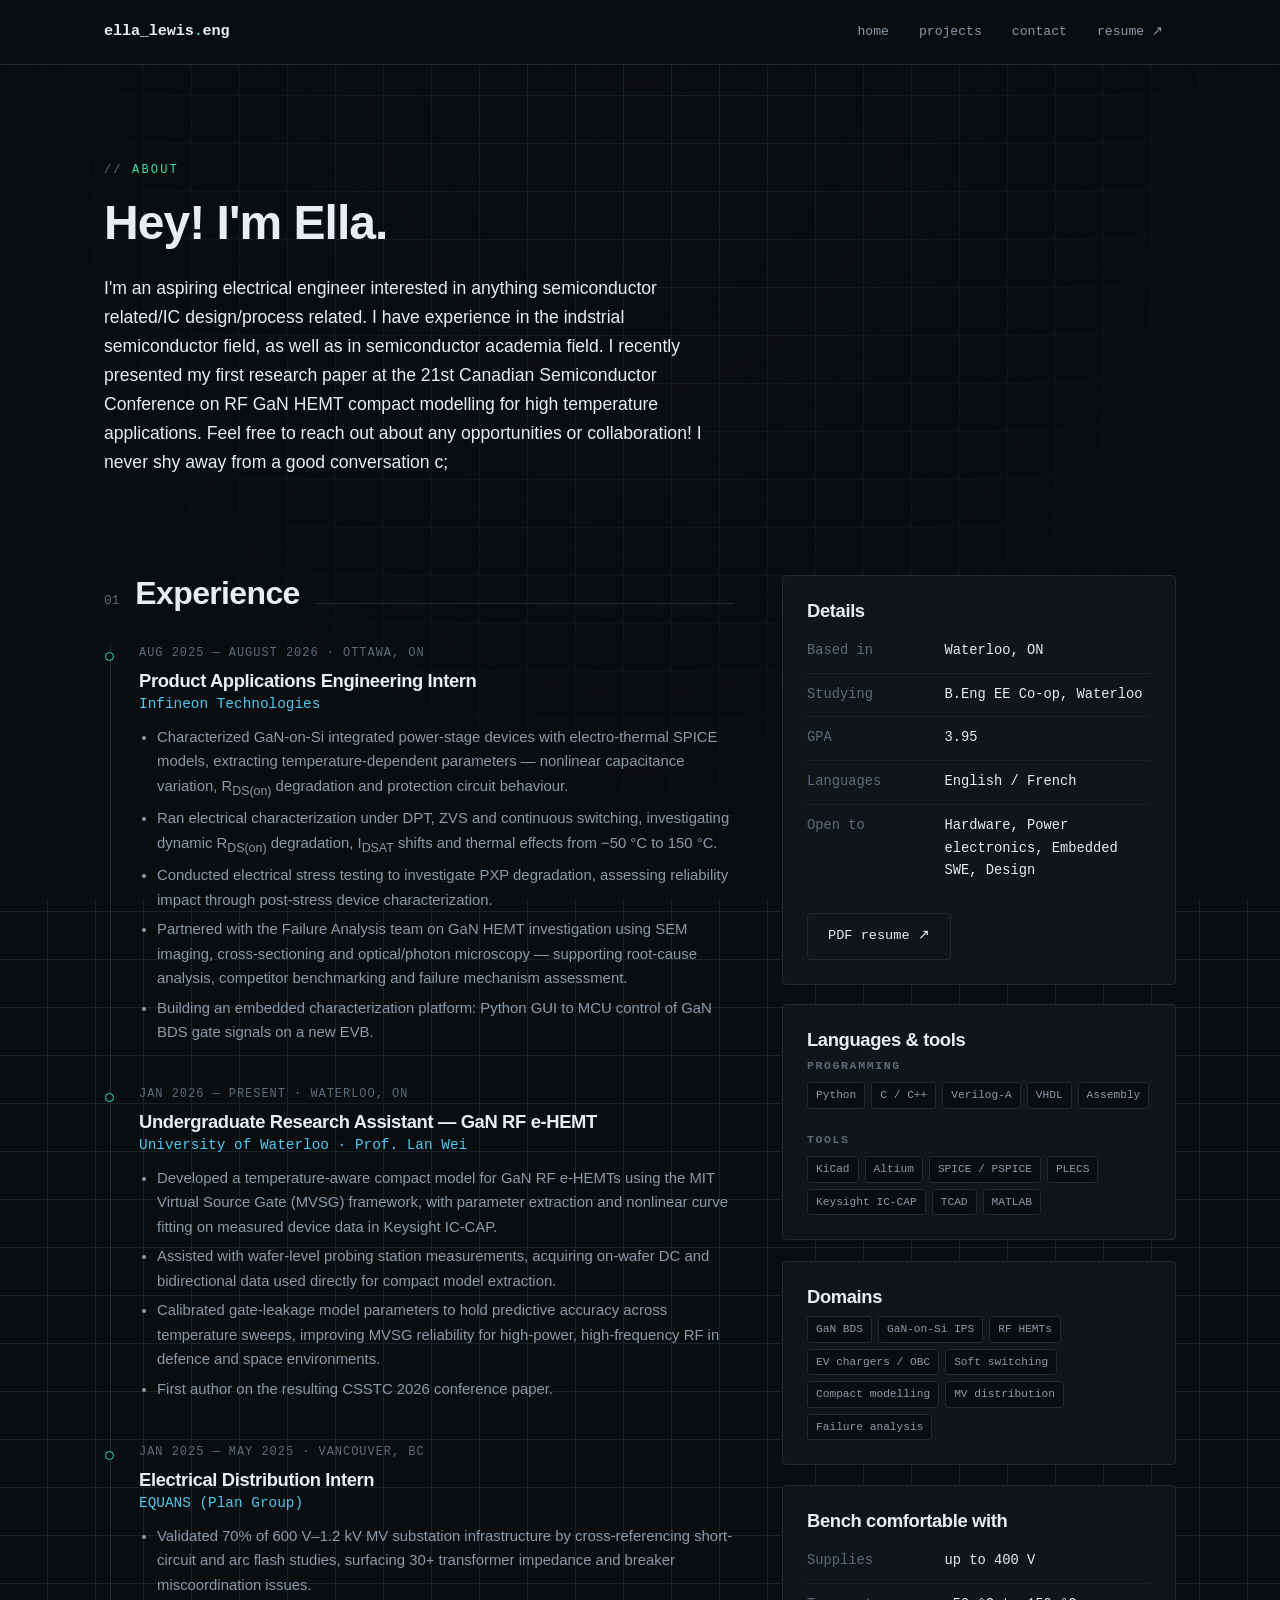
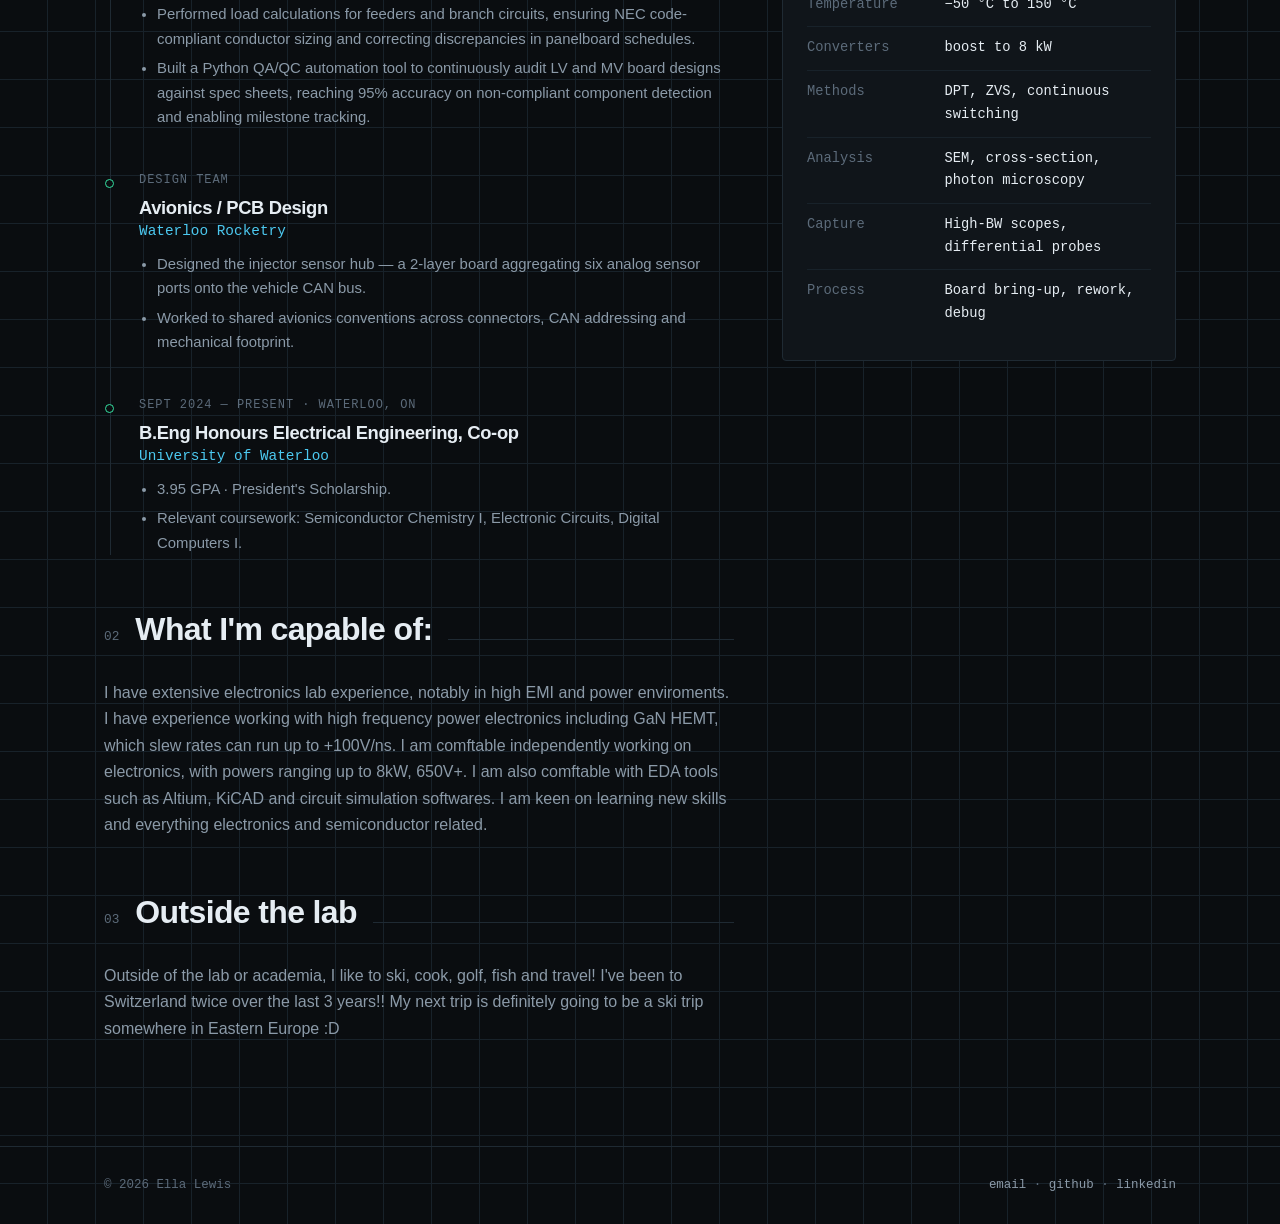
==== commit a7351414: "Scroll-driven homepage, research section, spinning 3D cards, trimmed nav" ====
--- a/about.html
+++ b/about.html
@@ -21,10 +21,8 @@
     <div class="nav-links">
       <a href="index.html">home</a>
       <a href="projects.html">projects</a>
-      <a href="research.html">research</a>
-      <a href="about.html" class="active">about</a>
       <a href="contact.html">contact</a>
-      <a href="resume.pdf">resume ↗</a>
+      <a href="resume.pdf" target="_blank" rel="noopener">resume ↗</a>
     </div>
   </nav>
 </header>
--- a/style.css
+++ b/style.css
@@ -654,3 +654,101 @@
   section { padding: 56px 0; }
   .nav { flex-direction: column; align-items: flex-start; gap: 12px; }
 }
+
+/* --- interactive figure viewer (schematics, layouts) --- */
+.zoomview {
+  position: relative;
+  overflow: hidden;
+  border: 1px solid var(--line);
+  border-radius: var(--radius);
+  background: #fff;
+  height: min(72vh, 680px);
+  touch-action: pan-y;
+  cursor: grab;
+}
+.zoomview.dragging { cursor: grabbing; }
+.zoomview img {
+  position: absolute;
+  top: 0; left: 0;
+  width: 100%;
+  height: auto;
+  transform-origin: 0 0;
+  user-select: none;
+  -webkit-user-drag: none;
+  padding: 0;
+}
+.zoomctl {
+  position: absolute;
+  top: 10px; right: 10px;
+  display: flex;
+  gap: 6px;
+  z-index: 2;
+}
+.zoomctl button {
+  font-family: var(--mono);
+  font-size: 0.78rem;
+  line-height: 1;
+  padding: 7px 10px;
+  color: var(--fg);
+  background: var(--bg-panel);
+  border: 1px solid var(--line);
+  border-radius: var(--radius);
+  cursor: pointer;
+}
+.zoomctl button:hover { background: var(--bg-raised); }
+.zoomhint {
+  position: absolute;
+  left: 10px; bottom: 10px;
+  font-family: var(--mono);
+  font-size: 0.66rem;
+  letter-spacing: 0.03em;
+  color: var(--fg-dim);
+  background: var(--bg-panel);
+  border: 1px solid var(--line);
+  border-radius: var(--radius);
+  padding: 4px 8px;
+  pointer-events: none;
+  z-index: 2;
+}
+
+/* --- interactive 3D board viewer --- */
+.view3d {
+  position: relative;
+  overflow: hidden;
+  border: 1px solid var(--line);
+  border-radius: var(--radius);
+  background: var(--bg-panel);
+  height: min(70vh, 560px);
+}
+.view3d model-viewer {
+  width: 100%;
+  height: 100%;
+  background: transparent;
+  --poster-color: transparent;
+}
+
+/* home hero: battery render, optional 3D */
+.hero-3d { position: relative; padding: 12px; }
+.hero-3d img { transform: none !important; }
+.hero-3d model-viewer { pointer-events: none; position: absolute; inset: 0; width: 100%; height: 100%;
+  background: transparent; --poster-color: transparent; opacity: 0; transition: opacity 0.3s; }
+.hero-rotate { position: absolute; right: 12px; bottom: 12px; font: inherit; font-size: 0.75rem;
+  letter-spacing: 0.04em; color: var(--fg, #d8dee4); background: rgba(10,13,16,0.75);
+  border: 1px solid var(--line); border-radius: 999px; padding: 6px 12px; cursor: pointer; }
+.hero-rotate:hover { border-color: var(--accent, #7fd1b9); }
+
+/* video cards (Arduino section) */
+.card-media.card-video { aspect-ratio: 9 / 16; max-height: 520px; }
+.card-video video { display: block; width: 100%; height: 100%; object-fit: contain; background: #0d1216; }
+
+/* spinning 3D card thumbnails (spin3d.js) */
+.card-media.spin3d { position: relative; }
+.card-media.spin3d model-viewer { position: absolute; inset: 0; width: 100%; height: 100%;
+  pointer-events: none; background: transparent; --poster-color: transparent;
+  opacity: 0; transition: opacity 0.4s; }
+.card-media.spin-ready model-viewer { opacity: 1; }
+.card-media.spin-ready img { visibility: hidden; }
+
+/* animated scope thumbnail (zvs-anim.js) */
+.card-media.card-scope { background: #f7f8f6; }
+.card-media canvas.zvs-anim { display: block; width: 100%; height: 100%; }
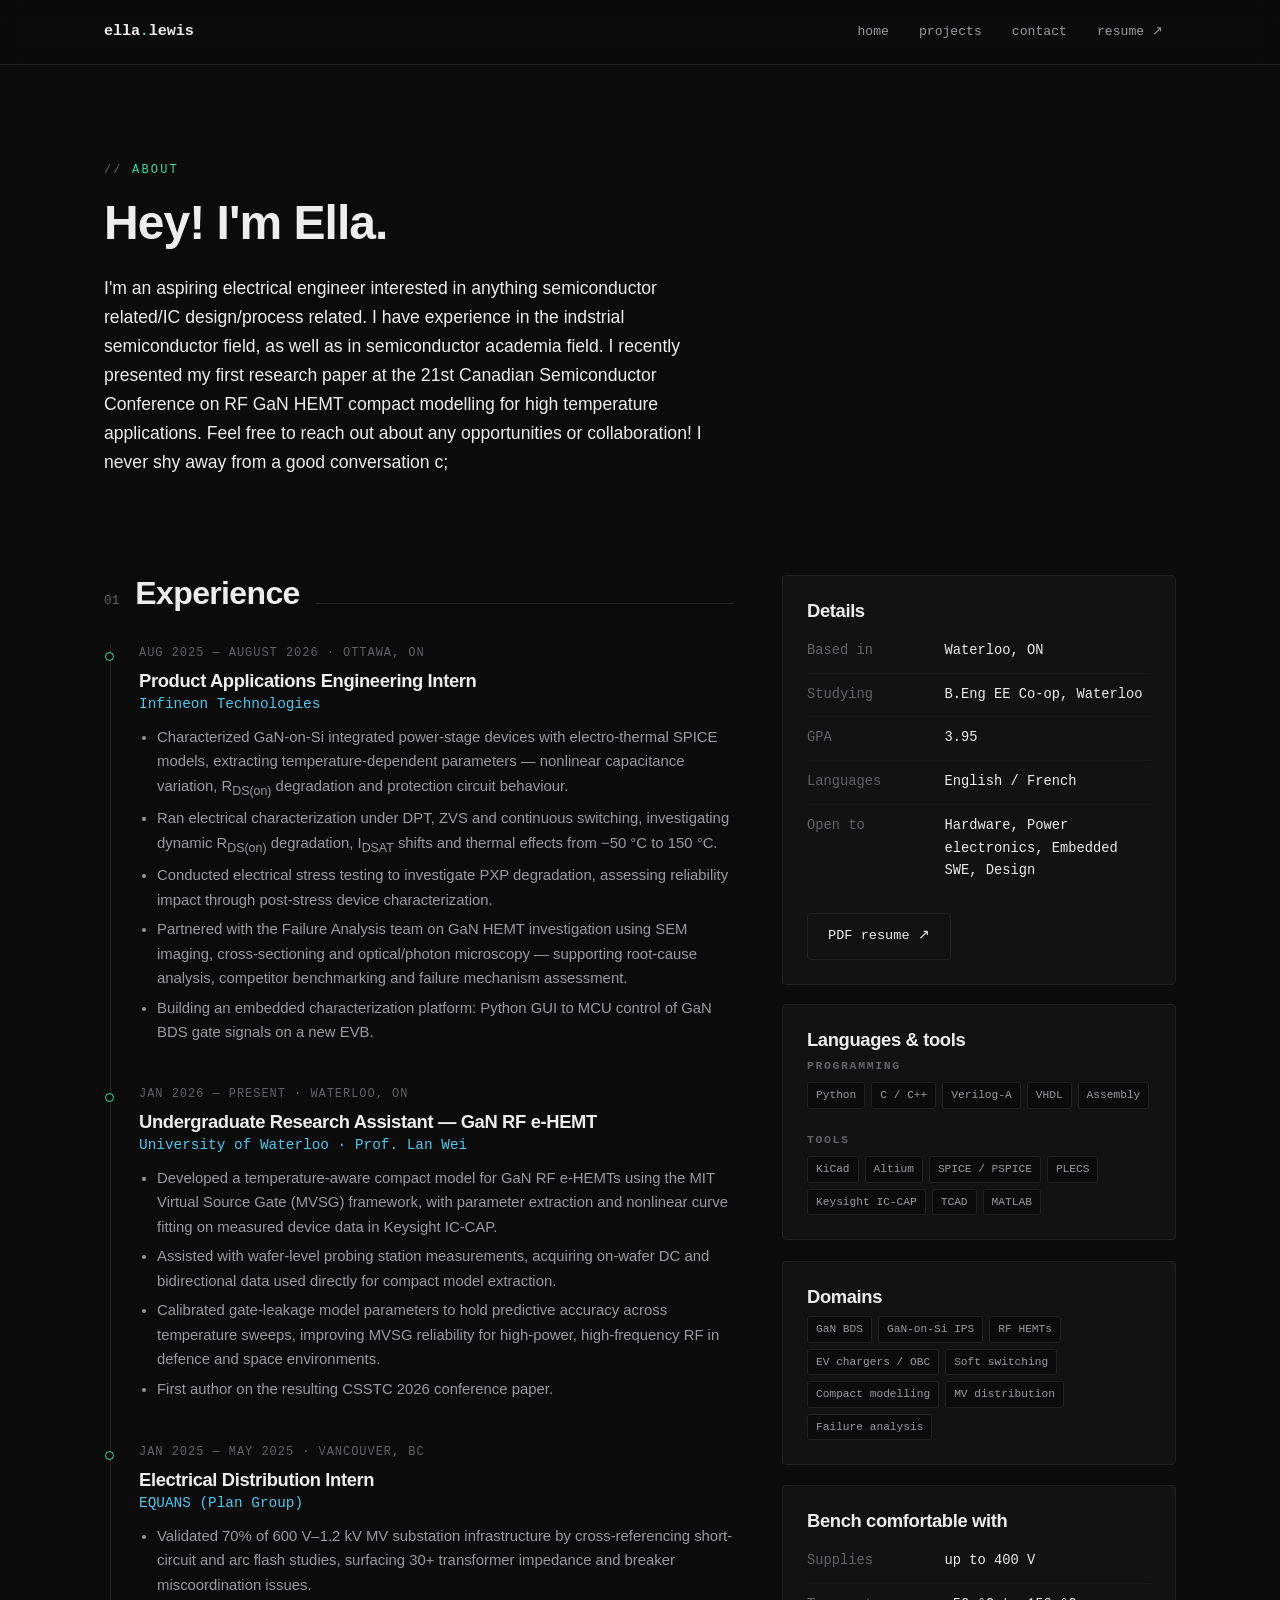
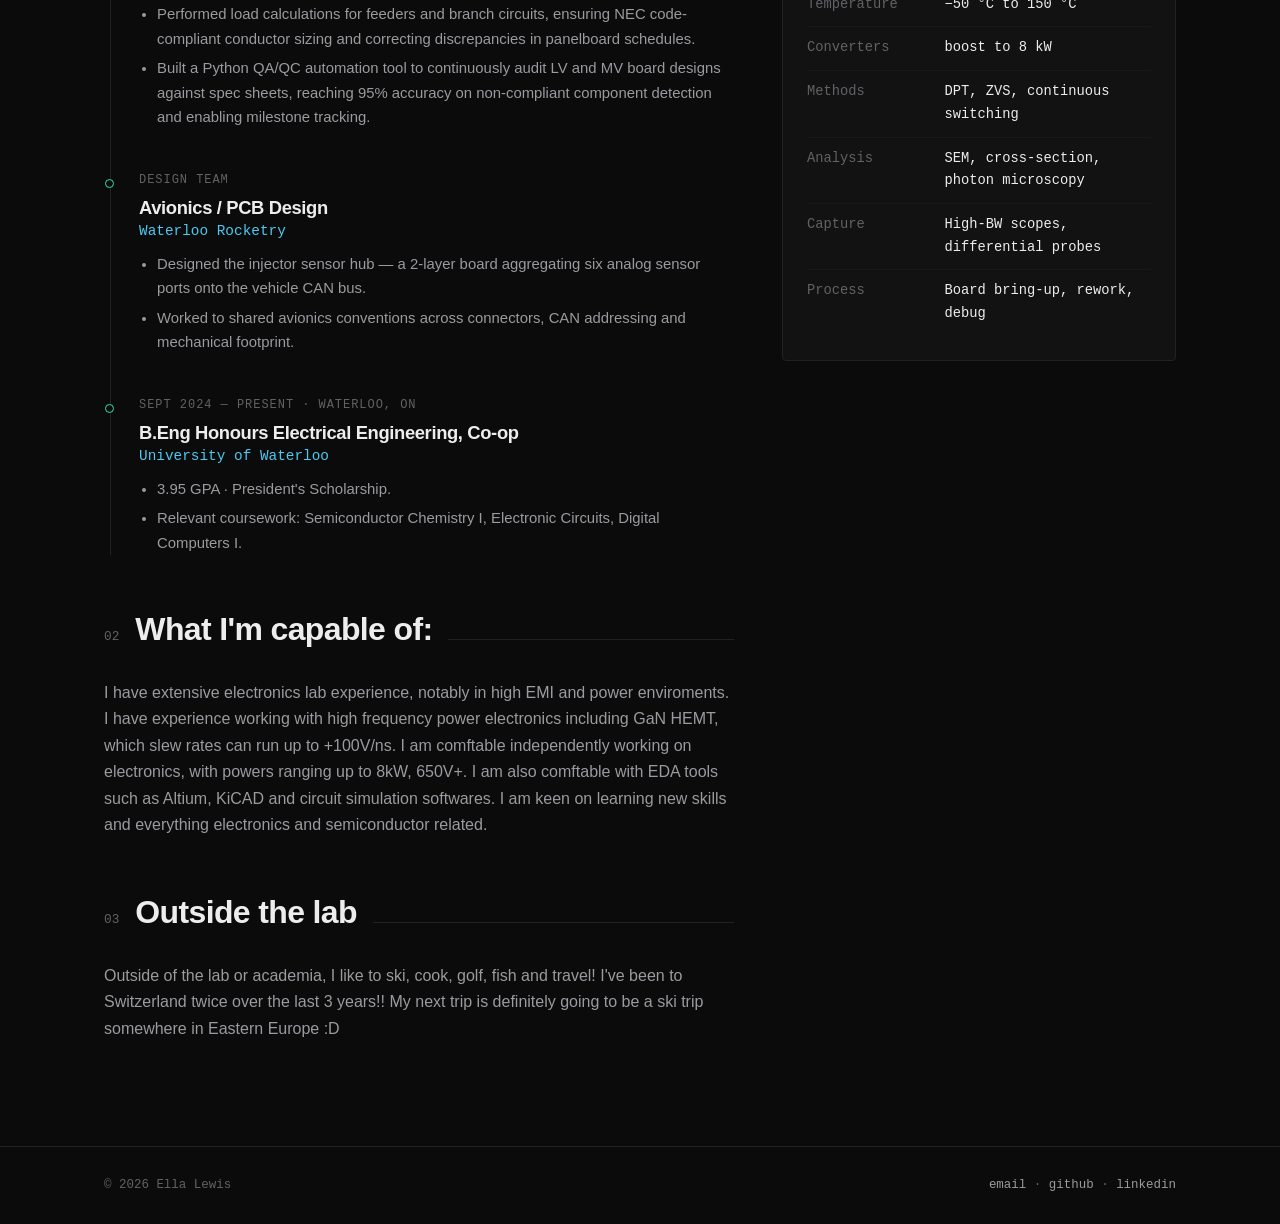
==== commit be50c024: "Minimal contact page, neutral palette, consistent logo" ====
--- a/about.html
+++ b/about.html
@@ -17,7 +17,7 @@
 
 <header class="site-header">
   <nav class="nav">
-    <a class="brand" href="index.html">ella_lewis<span class="dot">.</span>eng</a>
+    <a class="brand" href="index.html">ella<span class="dot">.</span>lewis</a>
     <div class="nav-links">
       <a href="index.html">home</a>
       <a href="projects.html">projects</a>
--- a/style.css
+++ b/style.css
@@ -4,15 +4,15 @@
    ========================================================================== */
 
 :root {
-  --bg:        #0a0d10;
-  --bg-panel:  #10151a;
-  --bg-raised: #161d24;
-  --line:      #1f2a33;
-  --line-soft: #18222a;
-
-  --fg:        #e6edf3;
-  --fg-muted:  #8b9aa8;
-  --fg-dim:    #5c6b7a;
+  --bg:        #0b0b0c;
+  --bg-panel:  #121213;
+  --bg-raised: #18181a;
+  --line:      #222224;
+  --line-soft: #19191b;
+
+  --fg:        #ededee;
+  --fg-muted:  #9a9a9f;
+  --fg-dim:    #626266;
 
   --accent:      #35e0a1;   /* signal green  */
   --accent-alt:  #4cc9f0;   /* probe cyan    */
@@ -42,15 +42,11 @@
   font-size: 16px;
   line-height: 1.65;
   -webkit-font-smoothing: antialiased;
-  background-image:
-    linear-gradient(var(--line-soft) 1px, transparent 1px),
-    linear-gradient(90deg, var(--line-soft) 1px, transparent 1px);
-  background-size: 48px 48px;
-  background-position: -1px -1px;
 }
 
 /* subtle vignette so the grid fades at the edges */
 body::before {
+  display: none;
   content: "";
   position: fixed;
   inset: 0;
@@ -103,7 +99,7 @@
   position: sticky;
   top: 0;
   z-index: 50;
-  background: rgba(10, 13, 16, 0.82);
+  background: rgba(11, 11, 12, 0.82);
   backdrop-filter: blur(10px);
   border-bottom: 1px solid var(--line);
 }
@@ -452,7 +448,7 @@
   border-bottom: 1px solid var(--line);
   aspect-ratio: 16 / 10;
   overflow: hidden;
-  background: #0d1216;
+  background: #111112;
 }
 .card-media img {
   width: 100%; height: 100%;
@@ -486,7 +482,7 @@
 /* ---------- terminal / code output ---------- */
 
 .terminal {
-  background: #080b0e;
+  background: #0a0a0b;
   border: 1px solid var(--line);
   border-radius: var(--radius);
   overflow: hidden;
@@ -739,7 +735,7 @@
 
 /* video cards (Arduino section) */
 .card-media.card-video { aspect-ratio: 9 / 16; max-height: 520px; }
-.card-video video { display: block; width: 100%; height: 100%; object-fit: contain; background: #0d1216; }
+.card-video video { display: block; width: 100%; height: 100%; object-fit: contain; background: #111112; }
 
 /* spinning 3D card thumbnails (spin3d.js) */
 .card-media.spin3d { position: relative; }
